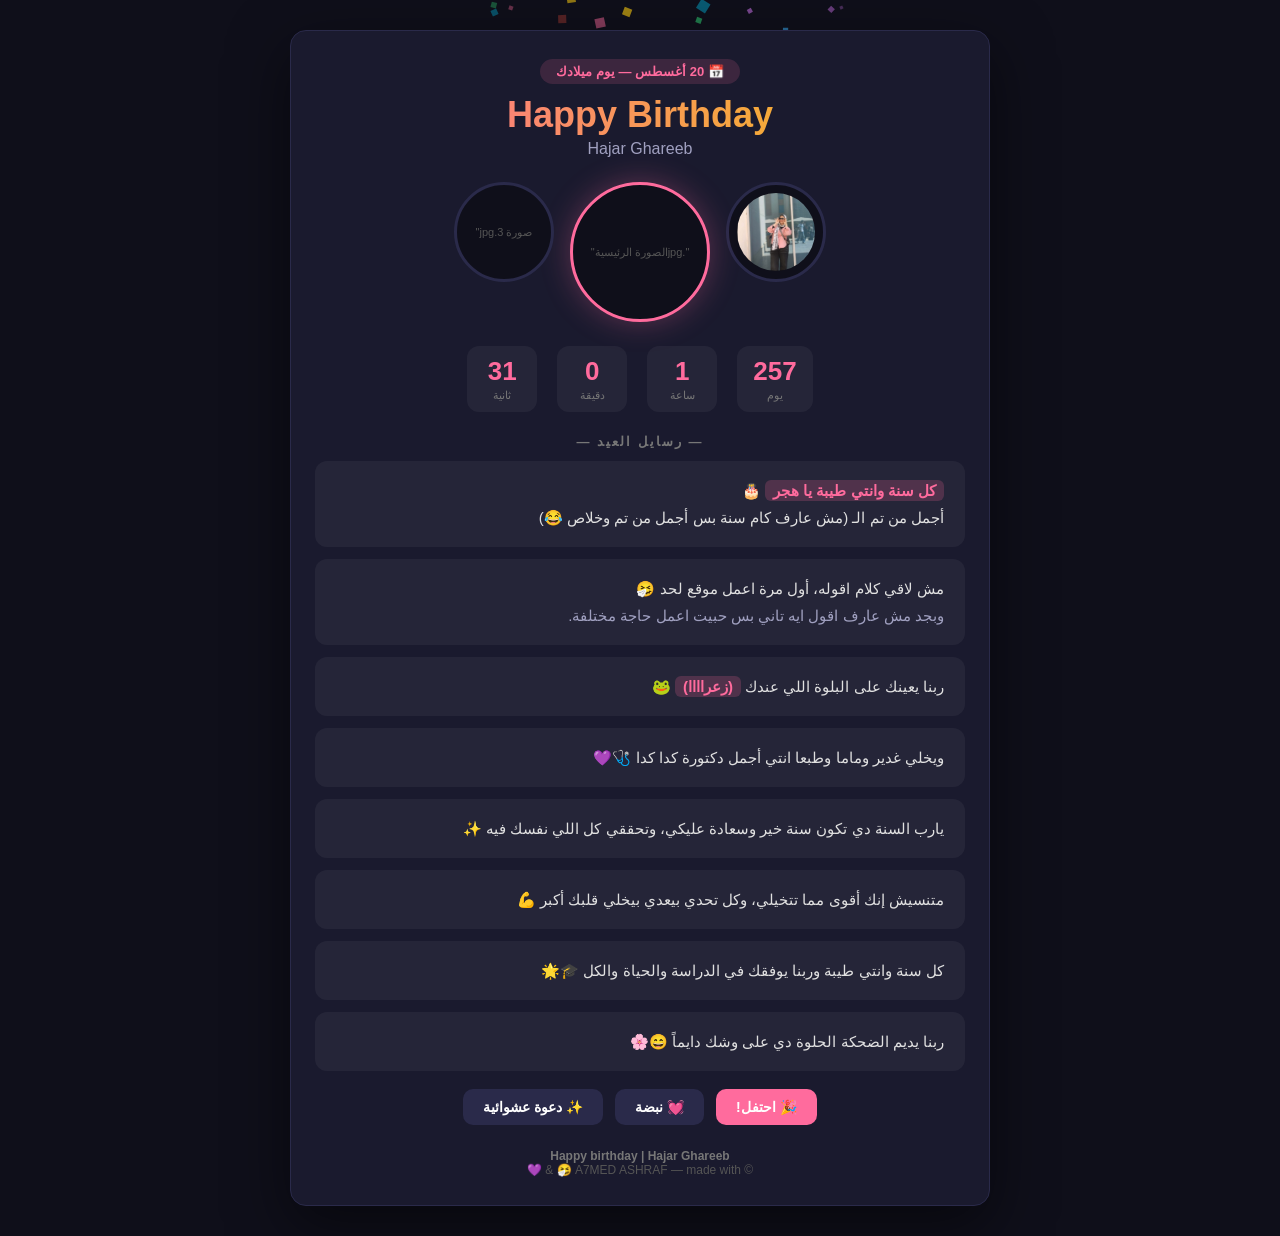
==== index.html @ 91982317 "Fix main photo HTML and update image file names Corrected HTML structure for main photo and added fi" ====
<!DOCTYPE html>
<html lang="ar" dir="rtl">
<head>
  <meta name="google-site-verification" content="KdLAVwi2Zl9eD_E0IGCaMNeAqkuf_I9ATvxHvm7HcOI" />
  <meta charset="UTF-8">
  <meta name="viewport" content="width=device-width, initial-scale=1.0">
  <title>Happy Birthday | Hajar Ghareeb</title>
  <link rel="stylesheet" href="style.css">
</head>
<body>
  <canvas id="confetti"></canvas>

  <div class="content">
    <div class="scene">
      <div class="card">
        <div class="header">
          <div class="date-badge">📅 20 أغسطس — يوم ميلادك</div>
          <div class="title">Happy Birthday</div>
          <div class="subtitle">Hajar Ghareeb</div>
        </div>

        <div class="photos">
          <div class="photo" id="ph1">
            <img src="photo2.jpg" alt="صورة 2">
          </div>
          <div class="photo main" id="ph0">".jpgالصورة الرئيسية"</div>
          <div class="photo" id="ph2">صورة 3.jpg"</div>
        </div>

        <div class="counter">
          <div class="counter-item"><div class="counter-num" id="days">--</div><div class="counter-label">يوم</div></div>
          <div class="counter-item"><div class="counter-num" id="hours">--</div><div class="counter-label">ساعة</div></div>
          <div class="counter-item"><div class="counter-num" id="mins">--</div><div class="counter-label">دقيقة</div></div>
          <div class="counter-item"><div class="counter-num" id="secs">--</div><div class="counter-label">ثانية</div></div>
        </div>

        <div class="section-title">— رسايل العيد —</div>

        <div class="msg"><span class="hl">كل سنة وانتي طيبة يا هجر</span> 🎂<br>أجمل من تم الـ (مش عارف كام سنة بس أجمل من تم وخلاص 😂)</div>
        <div class="msg">مش لاقي كلام اقوله، أول مرة اعمل موقع لحد 🤧<br><em>وبجد مش عارف اقول ايه تاني بس حبيت اعمل حاجة مختلفة.</em></div>
        <div class="msg">ربنا يعينك على البلوة اللي عندك <span class="hl">(زعراااا)</span> 🐸</div>
        <div class="msg">ويخلي غدير وماما وطبعا انتي أجمل دكتورة كدا كدا 🩺💜</div>
        <div class="msg">يارب السنة دي تكون سنة خير وسعادة عليكي، وتحققي كل اللي نفسك فيه ✨</div>
        <div class="msg">متنسيش إنك أقوى مما تتخيلي، وكل تحدي بيعدي بيخلي قلبك أكبر 💪</div>
        <div class="msg">كل سنة وانتي طيبة وربنا يوفقك في الدراسة والحياة والكل 🎓🌟</div>
        <div class="msg">ربنا يديم الضحكة الحلوة دي على وشك دايماً 😄🌸</div>

        <div class="actions">
          <button class="btn" onclick="burst()">🎉 احتفل!</button>
          <button class="btn secondary" onclick="togglePulse()">💓 نبضة</button>
          <button class="btn secondary" onclick="addWish()">✨ دعوة عشوائية</button>
        </div>

        <div class="footer">
          <strong>Happy birthday | Hajar Ghareeb</strong><br>
          © A7MED ASHRAF — made with 🤧 & 💜
        </div>
      </div>
    </div>
  </div>

  <script src="script.js"></script>
</body>
</html>
---- style.css ----
* { margin: 0; padding: 0; box-sizing: border-box; }

body {
  font-family: 'Segoe UI', Tahoma, Geneva, Verdana, sans-serif;
  background: #0f0f1a;
  color: #fff;
  min-height: 100vh;
  overflow-x: hidden;
}

.scene {
  perspective: 1400px;
  transform-style: preserve-3d;
  padding: 30px 16px;
}

.card {
  background: #1a1a2e;
  border: 1px solid #2a2a4a;
  border-radius: 16px;
  padding: 28px 24px;
  max-width: 700px;
  margin: 0 auto;
  transform-style: preserve-3d;
  animation: float 7s ease-in-out infinite;
  position: relative;
  box-shadow: 0 20px 60px rgba(0,0,0,0.5);
}

@keyframes float {
  0%, 100% { transform: translateY(0) rotateX(1.5deg) rotateY(-1deg); }
  50% { transform: translateY(-12px) rotateX(1.5deg) rotateY(1deg); }
}

.header { text-align: center; margin-bottom: 24px; }

.date-badge {
  display: inline-block;
  background: rgba(255,107,157,0.15);
  color: #ff6b9d;
  font-size: 13px;
  font-weight: 600;
  padding: 5px 16px;
  border-radius: 20px;
  margin-bottom: 10px;
}

.title {
  font-size: 36px;
  font-weight: 700;
  margin-bottom: 4px;
  background: linear-gradient(90deg, #ff6b9d, #f1c40f);
  -webkit-background-clip: text;
  -webkit-text-fill-color: transparent;
}

.subtitle { font-size: 16px; color: #a0a0c0; margin-bottom: 18px; }

.photos {
  display: flex;
  gap: 16px;
  justify-content: center;
  margin-bottom: 24px;
  flex-wrap: wrap;
}

.photo {
  width: 100px;
  height: 100px;
  border-radius: 50%;
  border: 3px solid #2a2a4a;
  object-fit: cover;
  background: #0f0f1a;
  display: flex;
  align-items: center;
  justify-content: center;
  color: #555;
  font-size: 11px;
  text-align: center;
  padding: 8px;
  transition: transform 0.3s ease;
  overflow: hidden;
}

.photo img {
  width: 100%;
  height: 100%;
  object-fit: cover;
  border-radius: 50%;
}

.photo:hover { transform: scale(1.1) translateZ(30px); }

.photo.main {
  width: 140px;
  height: 140px;
  border-color: #ff6b9d;
  box-shadow: 0 0 30px rgba(255,107,157,0.3);
}

.counter {
  display: flex;
  justify-content: center;
  gap: 20px;
  margin: 18px 0;
  flex-wrap: wrap;
}

.counter-item {
  text-align: center;
  background: rgba(255,255,255,0.05);
  padding: 10px 16px;
  border-radius: 12px;
  min-width: 70px;
}

.counter-num { font-size: 26px; font-weight: 700; color: #ff6b9d; }
.counter-label { font-size: 11px; color: #777; margin-top: 2px; }

.section-title {
  font-size: 13px;
  font-weight: 600;
  color: #777;
  text-align: center;
  margin: 22px 0 12px;
  letter-spacing: 2px;
  text-transform: uppercase;
}

.msg {
  background: rgba(255,255,255,0.05);
  border-radius: 12px;
  padding: 16px 18px;
  margin-bottom: 12px;
  font-size: 15px;
  line-height: 1.8;
  color: #e0e0e0;
  transition: transform 0.2s ease, background 0.2s;
  border-right: 3px solid transparent;
}

.msg:hover {
  transform: translateX(-6px);
  background: rgba(255,255,255,0.08);
  border-right-color: #ff6b9d;
}

.msg .hl {
  background: rgba(255,107,157,0.2);
  padding: 2px 8px;
  border-radius: 6px;
  font-weight: 600;
  color: #ff6b9d;
}

.msg em { color: #a0a0c0; font-style: normal; }

.quote {
  border-right: 3px solid #ff6b9d;
  padding-right: 14px;
  margin: 14px 0;
  font-style: italic;
  color: #a0a0c0;
  font-size: 15px;
  text-align: center;
}

.actions {
  display: flex;
  justify-content: center;
  gap: 12px;
  margin-top: 18px;
  flex-wrap: wrap;
}

.btn {
  display: inline-flex;
  align-items: center;
  gap: 6px;
  background: #ff6b9d;
  color: #fff;
  border: none;
  border-radius: 10px;
  padding: 10px 20px;
  font-size: 14px;
  font-weight: 600;
  cursor: pointer;
  transition: all 0.2s ease;
}

.btn:hover {
  transform: scale(1.05);
  box-shadow: 0 8px 25px rgba(255,107,157,0.4);
}

.btn.secondary { background: #2a2a4a; }

.footer {
  text-align: center;
  margin-top: 24px;
  font-size: 12px;
  color: #555;
}

.footer strong { color: #777; font-weight: 600; }

#confetti {
  position: fixed;
  top: 0;
  left: 0;
  width: 100%;
  height: 100%;
  pointer-events: none;
  z-index: 0;
}

.content { position: relative; z-index: 1; }

@keyframes pulseCard {
  0%,100% { transform:scale(1) rotateX(1.5deg) rotateY(-1deg); }
  50% { transform:scale(1.02) rotateX(1.5deg) rotateY(1deg); }
}

@keyframes fadeIn {
  from { opacity:0; transform:translateY(12px); }
  to { opacity:1; transform:translateY(0); }
}

.balloon {
  position: fixed;
  width: 22px;
  height: 28px;
  border-radius: 50% 50% 50% 50% / 60% 60% 40% 40%;
  opacity: 0.15;
  animation: rise 14s linear infinite;
  z-index: 0;
}

@keyframes rise {
  0% { transform:translateY(110vh) translateX(0); }
  100% { transform:translateY(-20vh) translateX(40px); }
}

@media (max-width: 600px) {
  .card { padding: 22px 15px; }
  .title { font-size: 30px; }
  .counter { gap: 8px; }
  .counter-item { min-width: 64px; padding: 9px 10px; }
  .photo.main { width: 120px; height: 120px; }
  .photo { width: 90px; height: 90px; }
}
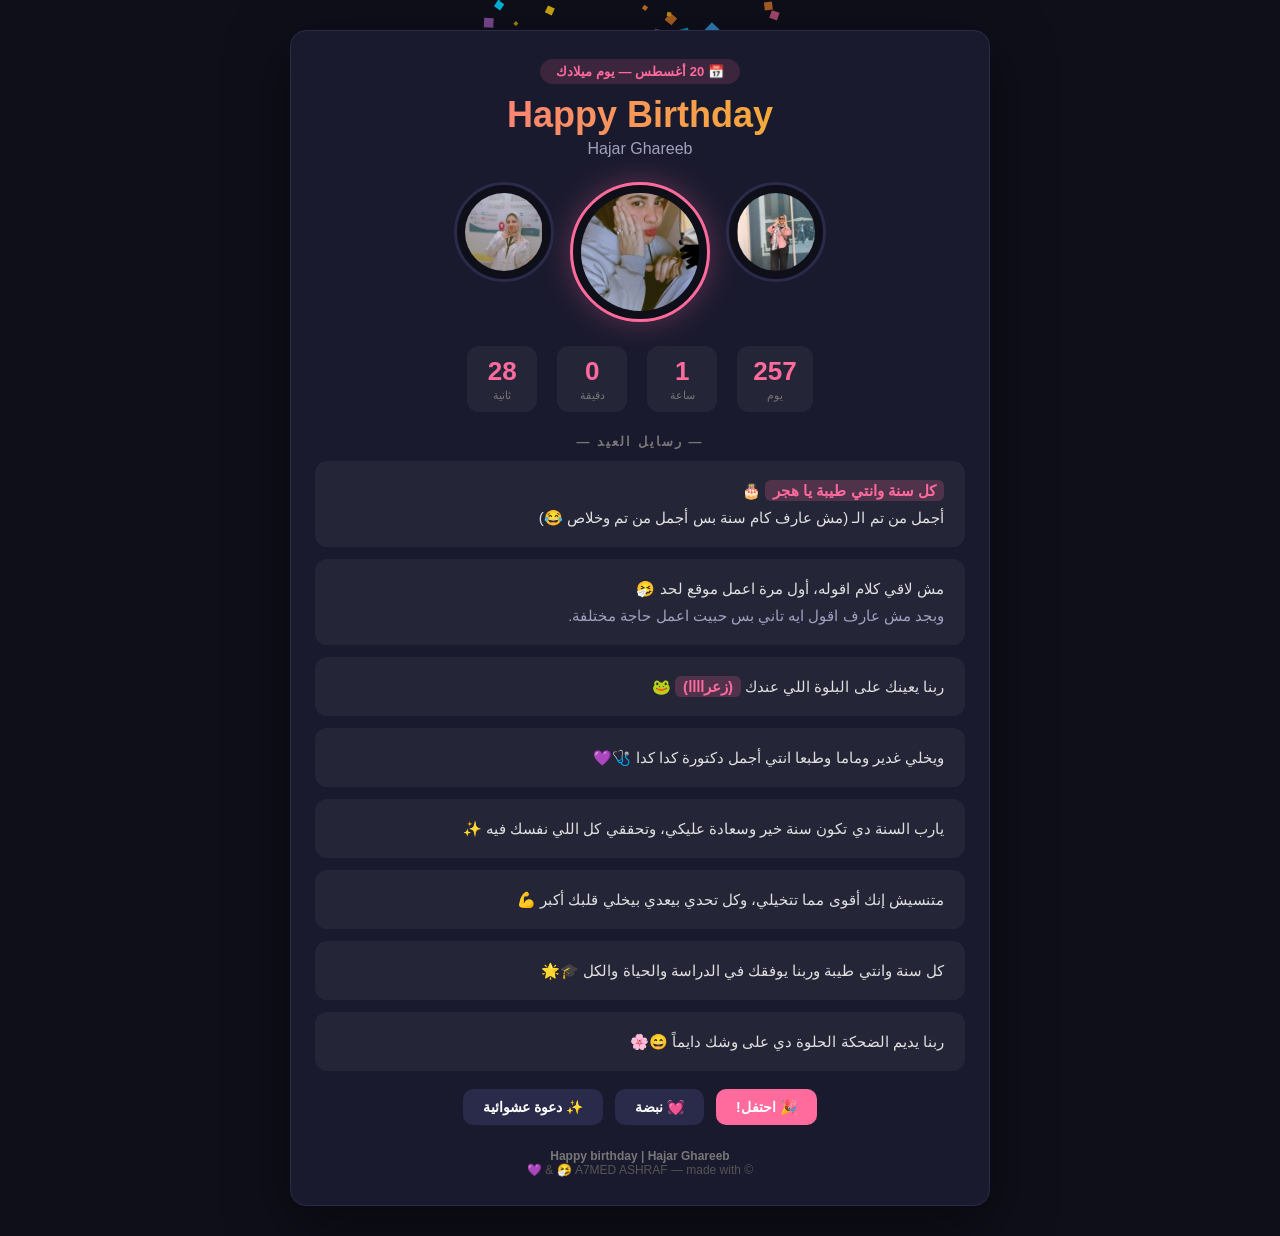
==== commit ba877d34: "Add files via upload" ====
--- a/index.html
+++ b/index.html
@@ -23,8 +23,12 @@
           <div class="photo" id="ph1">
             <img src="photo2.jpg" alt="صورة 2">
           </div>
-          <div class="photo main" id="ph0">".jpgالصورة الرئيسية"</div>
-          <div class="photo" id="ph2">صورة 3.jpg"</div>
+          <div class="photo main" id="ph0">
+            <img src="الصورة الرئيسية.jpg" alt="الصورة الرئيسية">
+          </div>
+          <div class="photo" id="ph2">
+            <img src="صورة 3.jpg" alt="صورة 3">
+          </div>
         </div>
 
         <div class="counter">
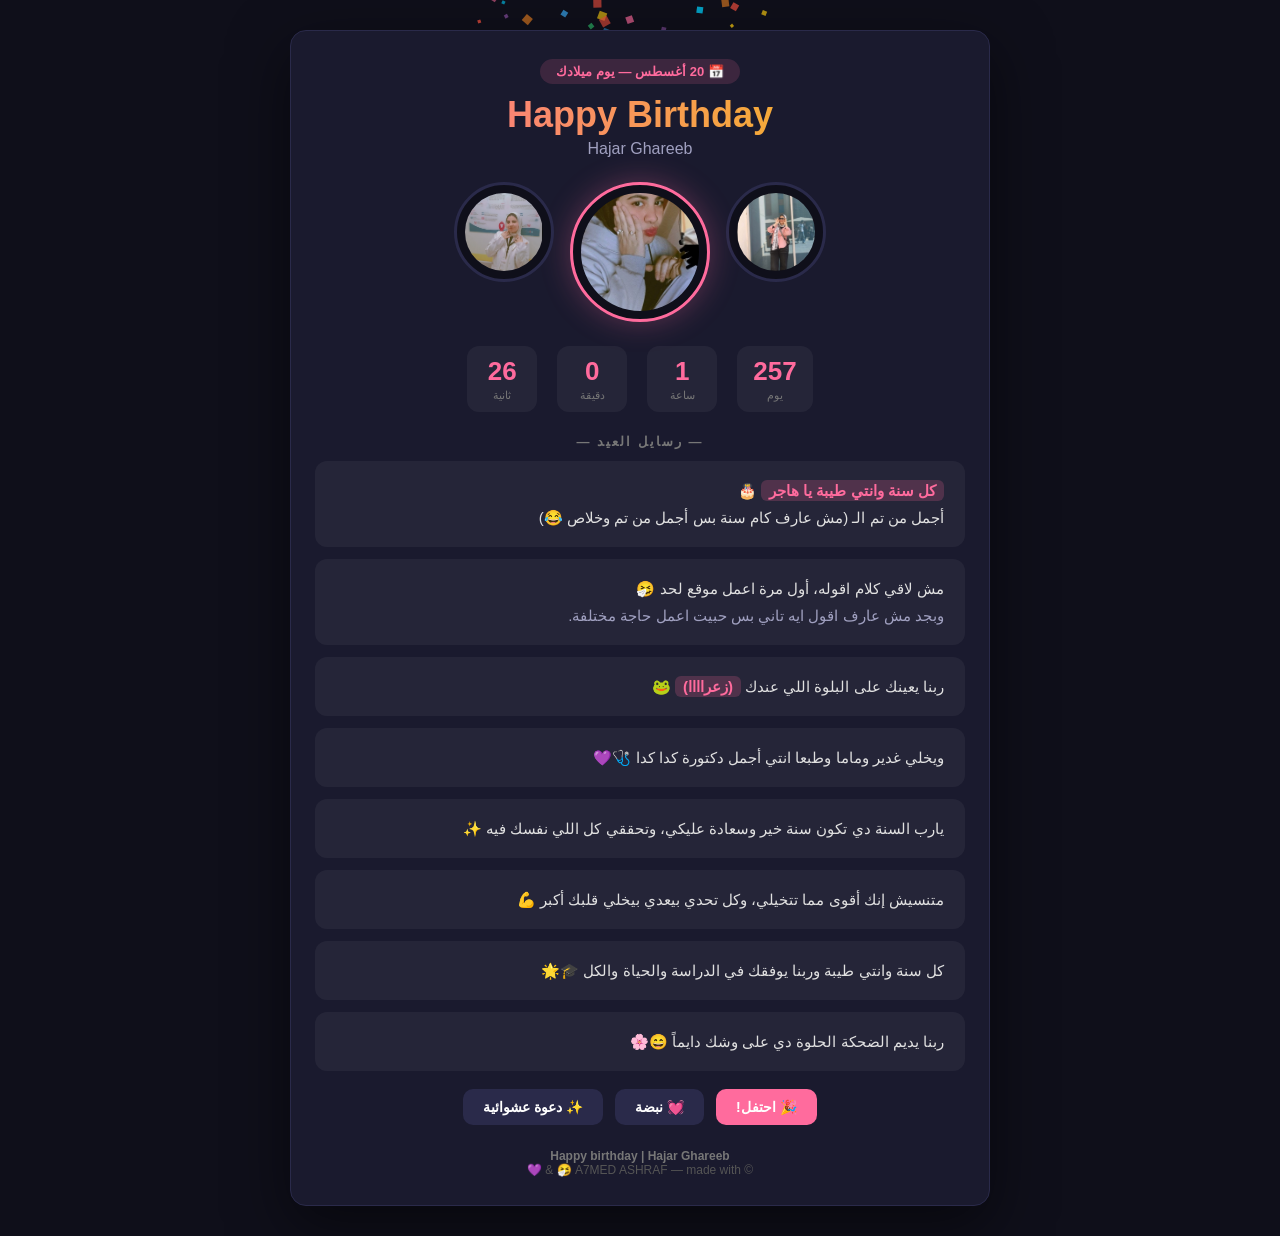
==== commit 90a0bc71: "Update index.html" ====
--- a/index.html
+++ b/index.html
@@ -40,7 +40,7 @@
 
         <div class="section-title">— رسايل العيد —</div>
 
-        <div class="msg"><span class="hl">كل سنة وانتي طيبة يا هجر</span> 🎂<br>أجمل من تم الـ (مش عارف كام سنة بس أجمل من تم وخلاص 😂)</div>
+        <div class="msg"><span class="hl">كل سنة وانتي طيبة يا هاجر</span> 🎂<br>أجمل من تم الـ (مش عارف كام سنة بس أجمل من تم وخلاص 😂)</div>
         <div class="msg">مش لاقي كلام اقوله، أول مرة اعمل موقع لحد 🤧<br><em>وبجد مش عارف اقول ايه تاني بس حبيت اعمل حاجة مختلفة.</em></div>
         <div class="msg">ربنا يعينك على البلوة اللي عندك <span class="hl">(زعراااا)</span> 🐸</div>
         <div class="msg">ويخلي غدير وماما وطبعا انتي أجمل دكتورة كدا كدا 🩺💜</div>
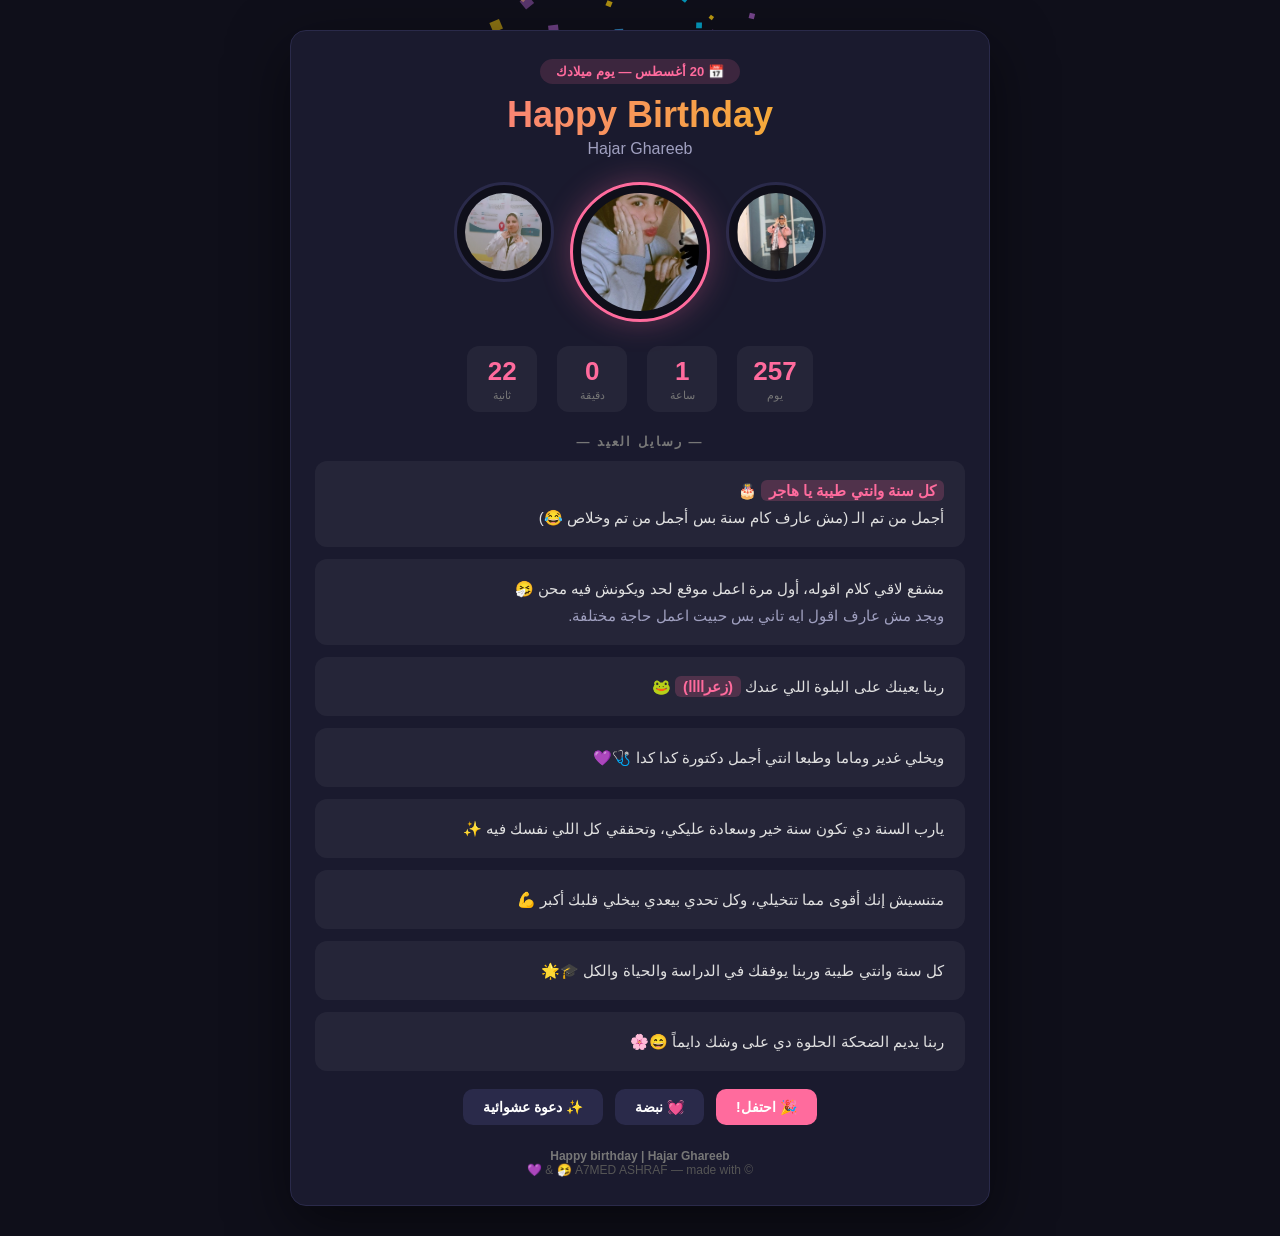
==== commit f1bda27d: "Update index.html" ====
--- a/index.html
+++ b/index.html
@@ -41,7 +41,7 @@
         <div class="section-title">— رسايل العيد —</div>
 
         <div class="msg"><span class="hl">كل سنة وانتي طيبة يا هاجر</span> 🎂<br>أجمل من تم الـ (مش عارف كام سنة بس أجمل من تم وخلاص 😂)</div>
-        <div class="msg">مش لاقي كلام اقوله، أول مرة اعمل موقع لحد 🤧<br><em>وبجد مش عارف اقول ايه تاني بس حبيت اعمل حاجة مختلفة.</em></div>
+        <div class="msg">مشقع لاقي كلام اقوله، أول مرة اعمل موقع لحد ويكونش فيه محن 🤧<br><em>وبجد مش عارف اقول ايه تاني بس حبيت اعمل حاجة مختلفة.</em></div>
         <div class="msg">ربنا يعينك على البلوة اللي عندك <span class="hl">(زعراااا)</span> 🐸</div>
         <div class="msg">ويخلي غدير وماما وطبعا انتي أجمل دكتورة كدا كدا 🩺💜</div>
         <div class="msg">يارب السنة دي تكون سنة خير وسعادة عليكي، وتحققي كل اللي نفسك فيه ✨</div>
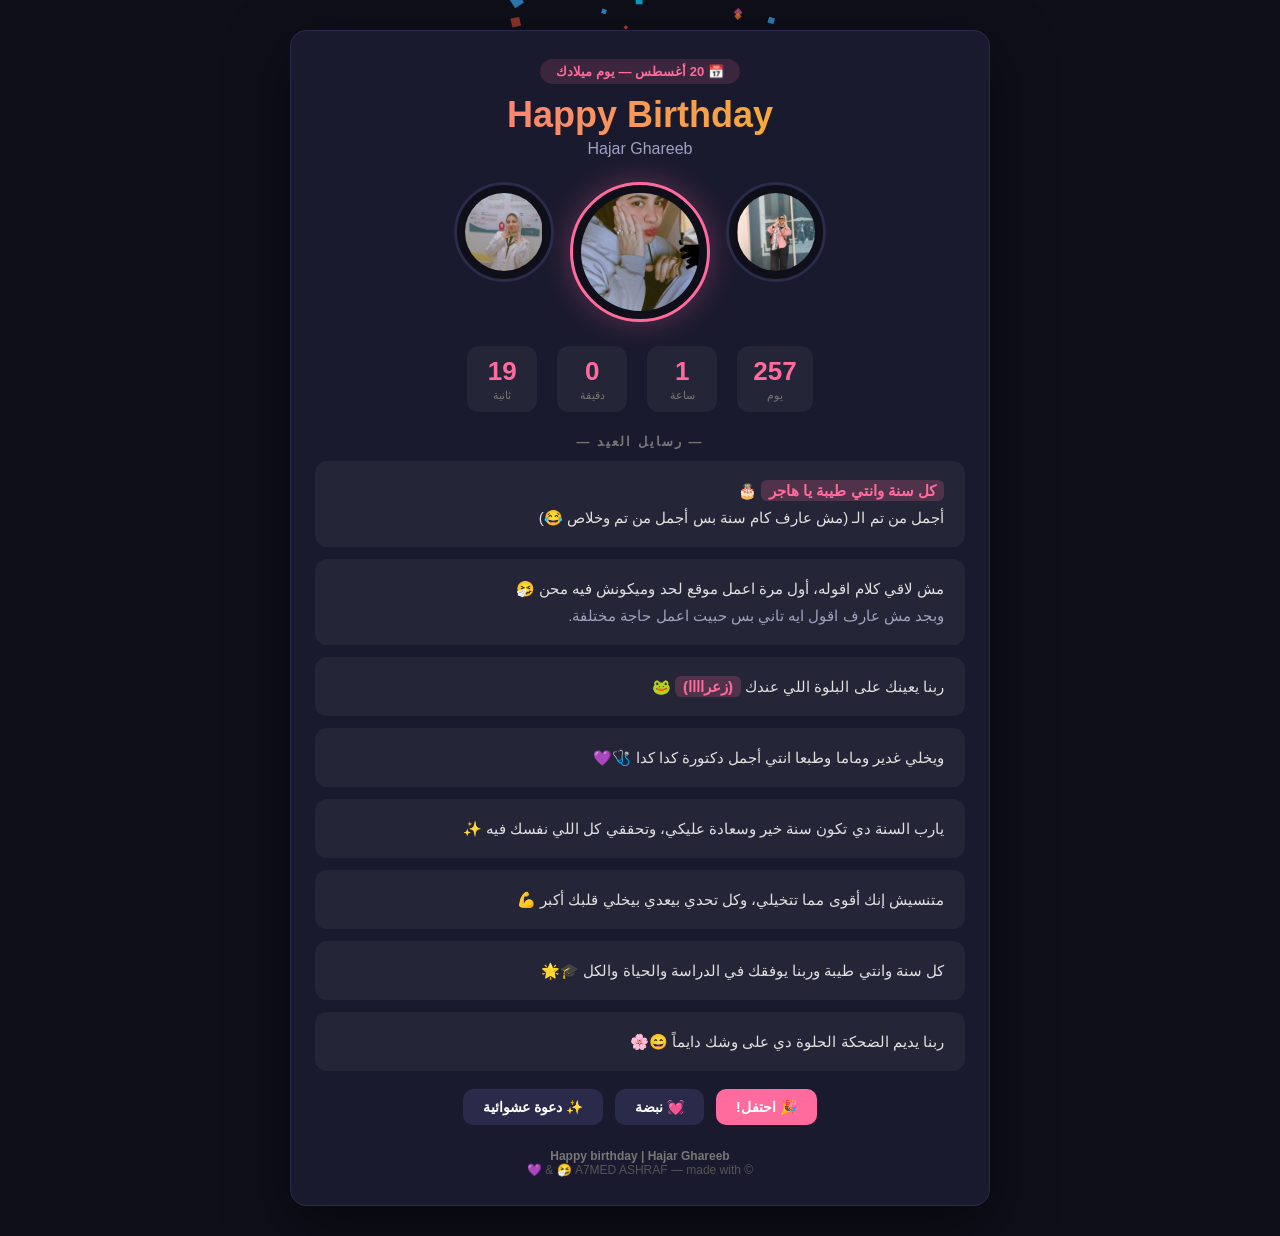
==== commit 2e3631bf: "Fix message text in index.html" ====
--- a/index.html
+++ b/index.html
@@ -41,7 +41,7 @@
         <div class="section-title">— رسايل العيد —</div>
 
         <div class="msg"><span class="hl">كل سنة وانتي طيبة يا هاجر</span> 🎂<br>أجمل من تم الـ (مش عارف كام سنة بس أجمل من تم وخلاص 😂)</div>
-        <div class="msg">مشقع لاقي كلام اقوله، أول مرة اعمل موقع لحد ويكونش فيه محن 🤧<br><em>وبجد مش عارف اقول ايه تاني بس حبيت اعمل حاجة مختلفة.</em></div>
+        <div class="msg">مش لاقي كلام اقوله، أول مرة اعمل موقع لحد وميكونش فيه محن 🤧<br><em>وبجد مش عارف اقول ايه تاني بس حبيت اعمل حاجة مختلفة.</em></div>
         <div class="msg">ربنا يعينك على البلوة اللي عندك <span class="hl">(زعراااا)</span> 🐸</div>
         <div class="msg">ويخلي غدير وماما وطبعا انتي أجمل دكتورة كدا كدا 🩺💜</div>
         <div class="msg">يارب السنة دي تكون سنة خير وسعادة عليكي، وتحققي كل اللي نفسك فيه ✨</div>
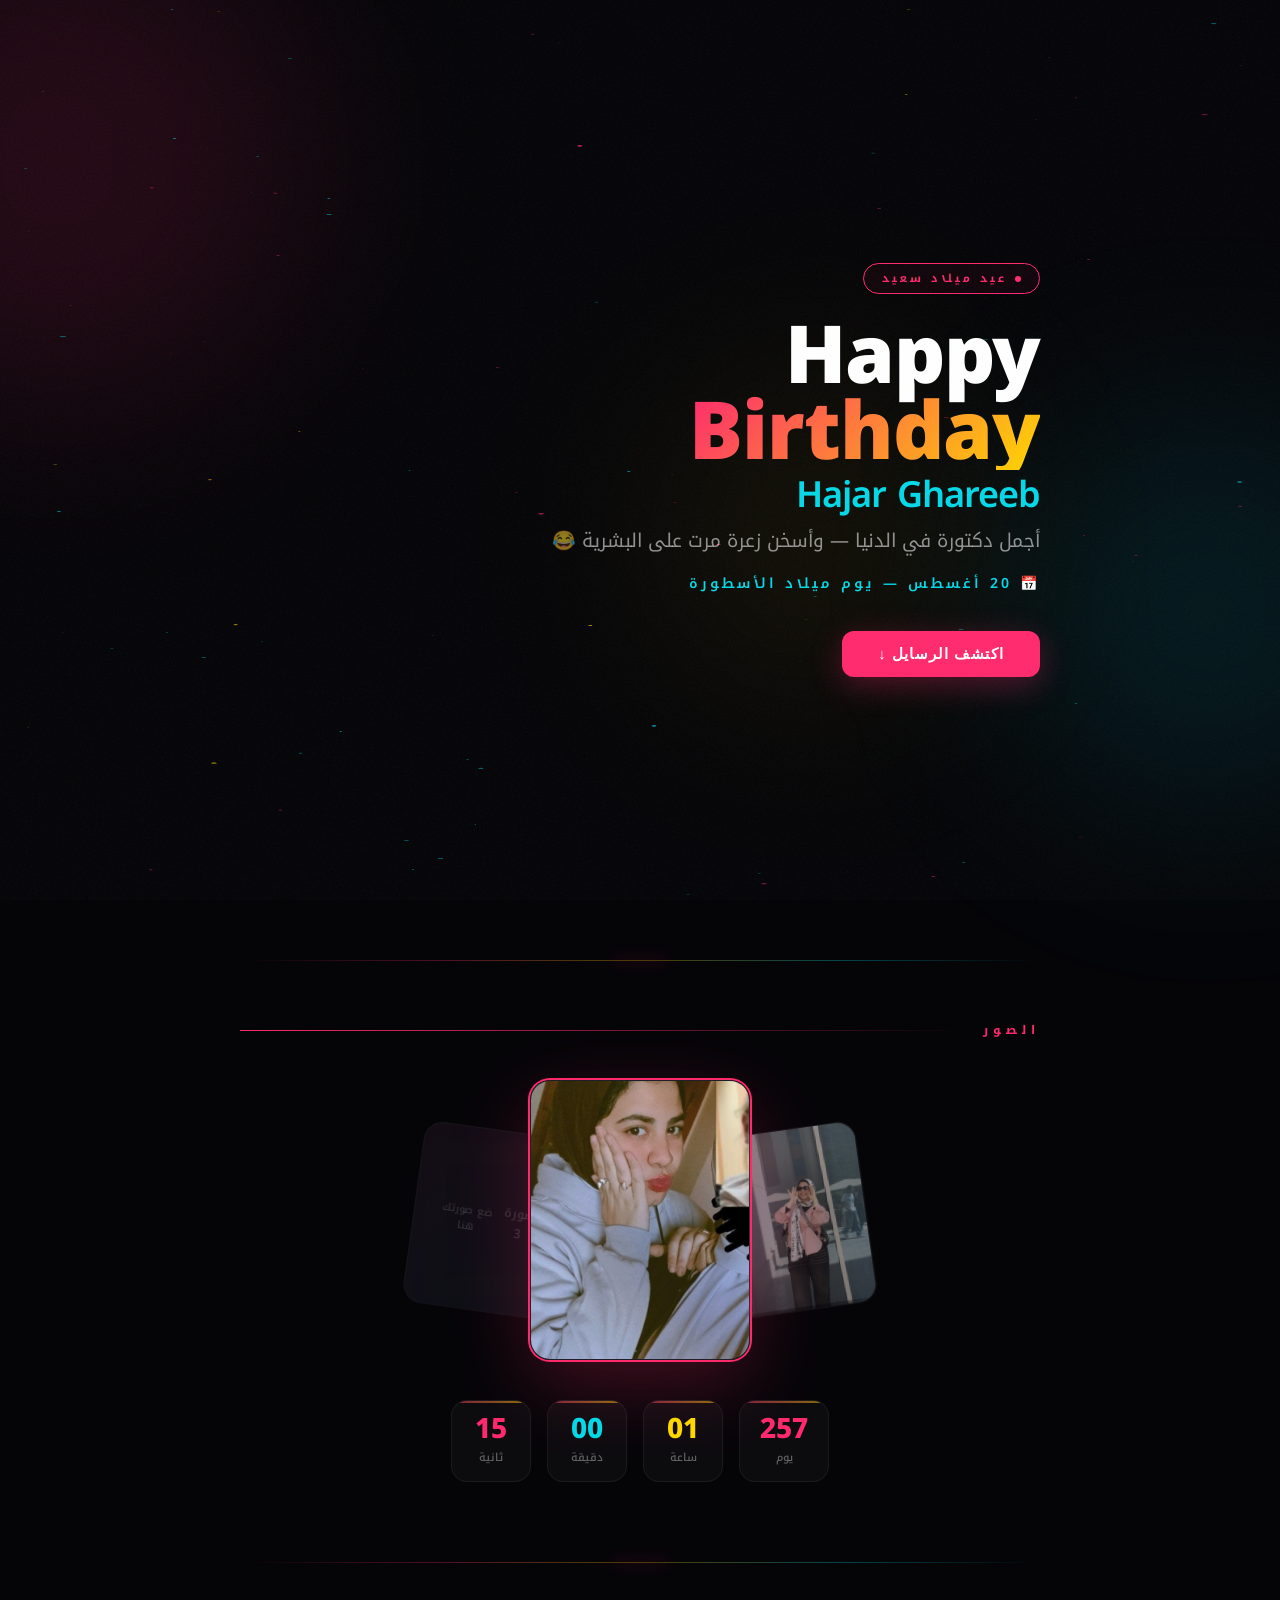
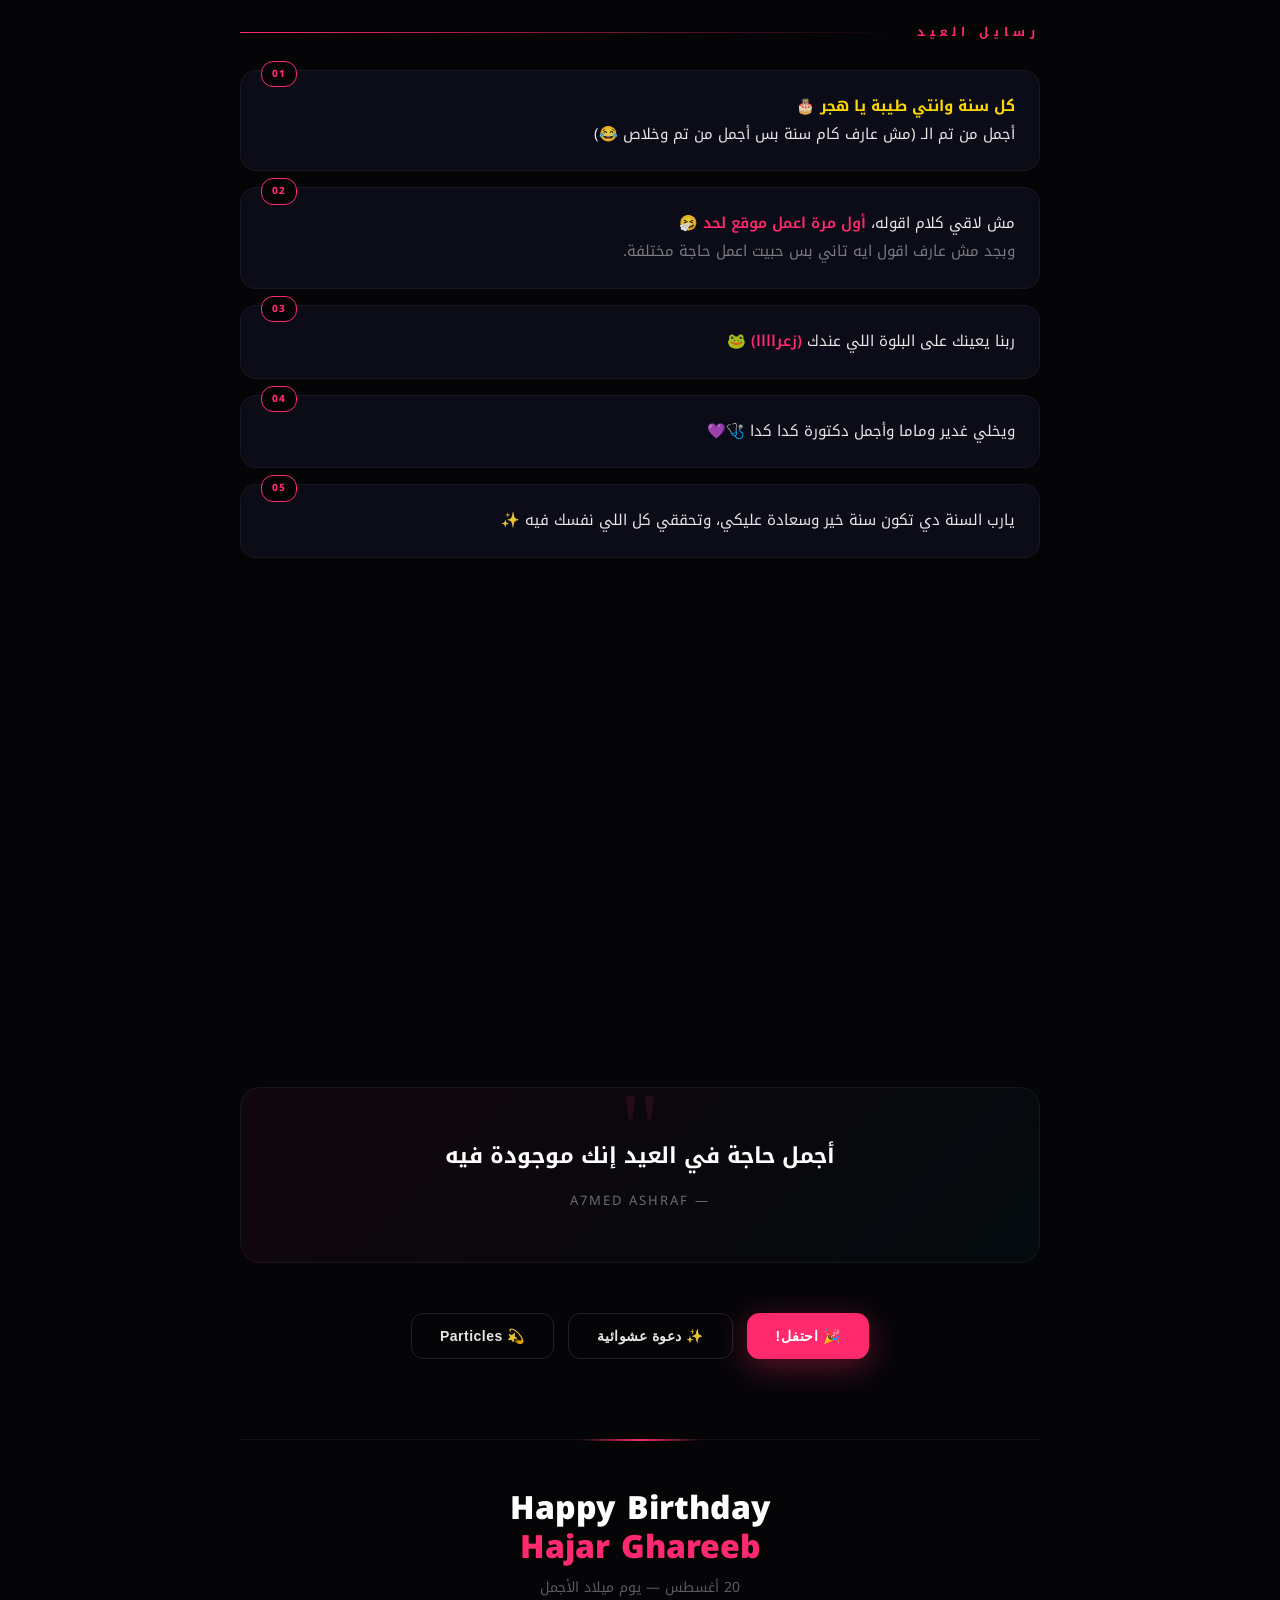
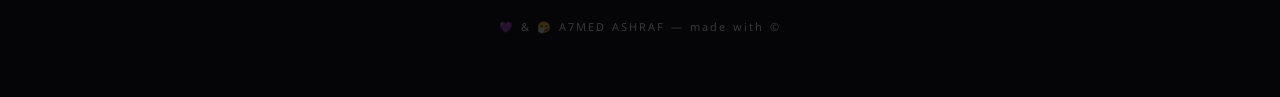
==== commit b53e3bff: "Add files via upload" ====
--- a/index.html
+++ b/index.html
@@ -1,68 +1,494 @@
 <!DOCTYPE html>
 <html lang="ar" dir="rtl">
 <head>
-  <meta name="google-site-verification" content="KdLAVwi2Zl9eD_E0IGCaMNeAqkuf_I9ATvxHvm7HcOI" />
-  <meta charset="UTF-8">
-  <meta name="viewport" content="width=device-width, initial-scale=1.0">
-  <title>Happy Birthday | Hajar Ghareeb</title>
-  <link rel="stylesheet" href="style.css">
+<meta charset="UTF-8">
+<meta name="viewport" content="width=device-width, initial-scale=1.0">
+<title>Happy Birthday | Hajar Ghareeb</title>
+<style>
+@import url('https://fonts.googleapis.com/css2?family=Noto+Kufi+Arabic:wght@400;500;600;700;800;900&display=swap');
+
+:root{
+  --hb-pink:#ff2a6d;
+  --hb-gold:#ffd700;
+  --hb-cyan:#05d9e8;
+  --hb-dark:#050508;
+  --hb-surface:rgba(255,255,255,0.03);
+  --hb-glass:rgba(15,15,30,0.75);
+  --font-ar:'Noto Kufi Arabic',sans-serif;
+}
+
+*{margin:0;padding:0;box-sizing:border-box;}
+html{scroll-behavior:smooth;}
+body{
+  font-family:var(--font-ar);
+  background:var(--hb-dark);
+  color:#fff;
+  min-height:100vh;
+  overflow-x:hidden;
+  line-height:1.6;
+}
+
+.noise{
+  position:fixed;top:0;left:0;width:100%;height:100%;
+  opacity:0.035;pointer-events:none;z-index:9999;
+  background-image:url("data:image/svg+xml,%3Csvg viewBox='0 0 512 512' xmlns='http://www.w3.org/2000/svg'%3E%3Cfilter id='n'%3E%3CfeTurbulence type='fractalNoise' baseFrequency='0.85' numOctaves='4' stitchTiles='stitch'/%3E%3C/filter%3E%3Crect width='100%25' height='100%25' filter='url(%23n)'/%3E%3C/svg%3E");
+}
+
+.mesh-orb{
+  position:fixed;border-radius:50%;filter:blur(100px);pointer-events:none;z-index:0;
+}
+.orb-1{width:500px;height:500px;background:rgba(255,42,109,0.12);top:-10%;left:-15%;animation:orbFloat1 18s ease-in-out infinite;}
+.orb-2{width:400px;height:400px;background:rgba(5,217,232,0.1);bottom:10%;right:-10%;animation:orbFloat2 22s ease-in-out infinite;}
+.orb-3{width:350px;height:350px;background:rgba(255,215,0,0.06);top:40%;left:50%;animation:orbFloat3 25s ease-in-out infinite;}
+@keyframes orbFloat1{0%,100%{transform:translate(0,0) scale(1);}33%{transform:translate(80px,60px) scale(1.15);}66%{transform:translate(-40px,100px) scale(0.9);}}
+@keyframes orbFloat2{0%,100%{transform:translate(0,0) scale(1);}33%{transform:translate(-60px,-80px) scale(1.1);}66%{transform:translate(50px,-40px) scale(1.2);}}
+@keyframes orbFloat3{0%,100%{transform:translate(-50%,0) scale(1);}50%{transform:translate(-50%,-60px) scale(1.3);}}
+
+.cursor-glow{
+  position:fixed;width:250px;height:250px;border-radius:50%;
+  background:radial-gradient(circle,rgba(255,42,109,0.12),transparent 70%);
+  pointer-events:none;z-index:1;transform:translate(-50%,-50%);
+  transition:opacity 0.4s ease;opacity:0;
+}
+
+#particles-canvas{position:fixed;top:0;left:0;width:100%;height:100%;z-index:1;pointer-events:none;}
+
+.content{position:relative;z-index:2;max-width:840px;margin:0 auto;padding:0 20px;}
+
+.hero{min-height:100vh;display:flex;flex-direction:column;justify-content:center;align-items:flex-start;position:relative;padding-top:40px;}
+.hero-badge{
+  display:inline-flex;align-items:center;gap:8px;
+  border:1px solid var(--hb-pink);color:var(--hb-pink);
+  font-size:11px;font-weight:700;padding:6px 18px;border-radius:30px;
+  margin-bottom:24px;letter-spacing:3px;text-transform:uppercase;
+  animation:fadeUp 1s cubic-bezier(0.22,1,0.36,1) both;
+  background:rgba(255,42,109,0.05);
+}
+.hero-badge::before{content:'';width:6px;height:6px;background:var(--hb-pink);border-radius:50%;animation:pulse 2s infinite;}
+@keyframes pulse{0%,100%{opacity:1;transform:scale(1);}50%{opacity:0.4;transform:scale(0.6);}}
+
+.hero-title{
+  font-size:clamp(40px,10vw,80px);font-weight:900;line-height:0.95;
+  margin-bottom:12px;position:relative;letter-spacing:-1px;
+  animation:fadeUp 1s 0.15s cubic-bezier(0.22,1,0.36,1) both;
+}
+.hero-title .line1{color:#fff;display:block;}
+.hero-title .line2{
+  background:linear-gradient(135deg,var(--hb-pink),var(--hb-gold));
+  -webkit-background-clip:text;-webkit-text-fill-color:transparent;
+  display:block;
+}
+.hero-title .line3{
+  font-size:clamp(20px,5vw,36px);font-weight:600;color:var(--hb-cyan);
+  margin-top:8px;display:block;
+}
+
+.hero-sub{
+  font-size:clamp(15px,3vw,19px);color:rgba(255,255,255,0.55);
+  margin-bottom:16px;max-width:520px;line-height:1.7;font-weight:400;
+  animation:fadeUp 1s 0.3s cubic-bezier(0.22,1,0.36,1) both;
+}
+.hero-date{
+  font-size:14px;color:var(--hb-cyan);font-weight:600;
+  letter-spacing:3px;margin-bottom:36px;
+  animation:fadeUp 1s 0.4s cubic-bezier(0.22,1,0.36,1) both;
+}
+
+.hero-cta{
+  position:relative;background:var(--hb-pink);color:#fff;border:none;
+  border-radius:12px;padding:14px 36px;font-size:15px;font-weight:700;
+  cursor:pointer;overflow:hidden;letter-spacing:1px;
+  animation:fadeUp 1s 0.55s cubic-bezier(0.22,1,0.36,1) both;
+  transition:transform 0.3s cubic-bezier(0.34,1.56,0.64,1),box-shadow 0.3s;
+  box-shadow:0 8px 32px rgba(255,42,109,0.3);
+}
+.hero-cta:hover{transform:translateY(-3px) scale(1.03);box-shadow:0 16px 48px rgba(255,42,109,0.45);}
+.hero-cta::after{
+  content:'';position:absolute;top:0;left:-100%;width:100%;height:100%;
+  background:linear-gradient(90deg,transparent,rgba(255,255,255,0.35),transparent);
+  animation:shine 3.5s infinite;
+}
+@keyframes shine{0%{left:-100%;}40%,100%{left:100%;}}
+
+@keyframes fadeUp{from{opacity:0;transform:translateY(40px);}to{opacity:1;transform:translateY(0);}}
+
+.glow-line{
+  height:1px;width:100%;
+  background:linear-gradient(90deg,transparent,var(--hb-pink),var(--hb-gold),var(--hb-cyan),transparent);
+  margin:60px 0;opacity:0.3;position:relative;
+}
+.glow-line::after{
+  content:'';position:absolute;top:-2px;left:50%;transform:translateX(-50%);
+  width:60px;height:5px;background:var(--hb-pink);filter:blur(8px);opacity:0.6;
+}
+
+.section{position:relative;margin-bottom:80px;}
+.section-label{
+  font-size:12px;font-weight:700;color:var(--hb-pink);
+  letter-spacing:5px;text-transform:uppercase;margin-bottom:28px;
+  display:flex;align-items:center;gap:14px;
+}
+.section-label::after{
+  content:'';flex:1;height:1px;
+  background:linear-gradient(90deg,var(--hb-pink),transparent);
+}
+
+.photos-row{
+  display:flex;gap:0;justify-content:center;align-items:center;
+  margin:40px 0;position:relative;perspective:1000px;
+}
+.photo-frame{
+  position:relative;border-radius:20px;overflow:hidden;
+  background:var(--hb-glass);border:1px solid rgba(255,255,255,0.08);
+  backdrop-filter:blur(20px);transition:all 0.5s cubic-bezier(0.34,1.56,0.64,1);
+  transform-style:preserve-3d;
+}
+.photo-frame:hover{transform:translateY(-12px) rotateX(8deg) rotateY(-8deg) scale(1.04);}
+.photo-frame.main{
+  width:220px;height:280px;z-index:3;margin:0 -24px;
+  box-shadow:0 25px 80px rgba(255,42,109,0.25),0 0 0 2px var(--hb-pink);
+}
+.photo-frame.side{
+  width:150px;height:190px;z-index:2;opacity:0.6;
+  transform:translateZ(-40px);filter:grayscale(0.3);
+}
+.photo-frame.side:hover{opacity:1;filter:grayscale(0);}
+.photo-frame.side-left{transform:rotate(-8deg) translateZ(-40px);}
+.photo-frame.side-right{transform:rotate(8deg) translateZ(-40px);}
+.photo-inner{width:100%;height:100%;display:flex;align-items:center;justify-content:center;overflow:hidden;}
+.photo-inner img{width:100%;height:100%;object-fit:cover;transition:transform 0.5s;}
+.photo-frame:hover .photo-inner img{transform:scale(1.1);}
+.photo-placeholder{
+  width:100%;height:100%;display:flex;align-items:center;justify-content:center;
+  background:linear-gradient(135deg,rgba(255,42,109,0.08),rgba(5,217,232,0.05));
+  color:rgba(255,255,255,0.25);font-size:13px;font-weight:500;text-align:center;padding:20px;
+}
+
+.counter-row{display:flex;gap:16px;justify-content:center;margin-top:28px;flex-wrap:wrap;}
+.counter-box{
+  text-align:center;background:rgba(255,255,255,0.03);
+  border:1px solid rgba(255,255,255,0.06);padding:14px 20px;
+  border-radius:16px;min-width:80px;position:relative;overflow:hidden;
+  transition:transform 0.3s,box-shadow 0.3s;
+}
+.counter-box:hover{transform:translateY(-4px);box-shadow:0 8px 24px rgba(255,42,109,0.1);}
+.counter-box::before{
+  content:'';position:absolute;top:0;left:0;width:100%;height:2px;
+  background:linear-gradient(90deg,var(--hb-pink),var(--hb-gold));
+  opacity:0.5;
+}
+.counter-num{font-size:28px;font-weight:800;line-height:1;}
+.counter-box:nth-child(1) .counter-num{color:var(--hb-pink);}
+.counter-box:nth-child(2) .counter-num{color:var(--hb-gold);}
+.counter-box:nth-child(3) .counter-num{color:var(--hb-cyan);}
+.counter-box:nth-child(4) .counter-num{color:var(--hb-pink);}
+.counter-label{font-size:11px;color:rgba(255,255,255,0.35);margin-top:6px;font-weight:500;}
+
+.msg-list{display:flex;flex-direction:column;gap:16px;}
+.msg-card{
+  position:relative;background:var(--hb-glass);
+  border:1px solid rgba(255,255,255,0.05);border-radius:16px;
+  padding:22px 24px;font-size:15px;line-height:1.85;color:rgba(255,255,255,0.9);
+  backdrop-filter:blur(16px);transform:translateX(-30px);opacity:0;
+  transition:all 0.6s cubic-bezier(0.22,1,0.36,1);
+}
+.msg-card.visible{transform:translateX(0);opacity:1;}
+.msg-card:hover{
+  border-color:rgba(255,42,109,0.25);
+  box-shadow:0 12px 40px rgba(255,42,109,0.08),inset 0 1px 0 rgba(255,255,255,0.03);
+  transform:translateX(10px) scale(1.01);
+}
+.msg-num{
+  position:absolute;top:-10px;left:20px;
+  background:var(--hb-dark);border:1px solid var(--hb-pink);
+  color:var(--hb-pink);font-size:10px;font-weight:800;
+  padding:3px 10px;border-radius:12px;letter-spacing:1px;
+}
+.msg-card .hl{color:var(--hb-gold);font-weight:700;}
+.msg-card .pink{color:var(--hb-pink);font-weight:600;}
+.msg-card em{color:rgba(255,255,255,0.45);font-style:normal;}
+
+.quote-block{
+  position:relative;padding:50px 30px;margin:50px 0;text-align:center;
+  background:linear-gradient(135deg,rgba(255,42,109,0.05),rgba(5,217,232,0.03));
+  border-radius:20px;border:1px solid rgba(255,255,255,0.05);
+}
+.quote-block::before{
+  content:'"';position:absolute;top:-10px;left:50%;transform:translateX(-50%);
+  font-size:100px;color:var(--hb-pink);opacity:0.1;line-height:1;font-family:serif;
+}
+.quote-text{font-size:22px;font-weight:700;color:#fff;line-height:1.7;position:relative;}
+.quote-author{font-size:13px;color:rgba(255,255,255,0.4);margin-top:16px;letter-spacing:2px;}
+
+.actions-row{display:flex;gap:14px;justify-content:center;margin:40px 0;flex-wrap:wrap;}
+.btn-fancy{
+  position:relative;background:transparent;border:1px solid rgba(255,255,255,0.12);
+  color:rgba(255,255,255,0.9);padding:14px 28px;border-radius:12px;
+  font-size:14px;font-weight:700;cursor:pointer;overflow:hidden;
+  transition:all 0.35s cubic-bezier(0.22,1,0.36,1);letter-spacing:0.5px;
+}
+.btn-fancy::before{
+  content:'';position:absolute;top:0;left:0;width:100%;height:100%;
+  background:linear-gradient(135deg,rgba(255,42,109,0.2),rgba(5,217,232,0.15));
+  opacity:0;transition:opacity 0.35s;z-index:-1;
+}
+.btn-fancy:hover{border-color:var(--hb-pink);color:var(--hb-pink);transform:translateY(-3px);}
+.btn-fancy:hover::before{opacity:1;}
+.btn-fancy.primary{
+  background:var(--hb-pink);border-color:var(--hb-pink);color:#fff;
+  box-shadow:0 8px 32px rgba(255,42,109,0.35);
+}
+.btn-fancy.primary:hover{background:transparent;color:var(--hb-pink);box-shadow:0 12px 40px rgba(255,42,109,0.2);}
+
+.footer-final{
+  text-align:center;padding:50px 20px 60px;
+  border-top:1px solid rgba(255,255,255,0.06);margin-top:80px;
+  position:relative;
+}
+.footer-final::before{
+  content:'';position:absolute;top:-1px;left:50%;transform:translateX(-50%);
+  width:120px;height:2px;background:linear-gradient(90deg,transparent,var(--hb-pink),transparent);
+}
+.footer-big{font-size:32px;font-weight:900;color:#fff;margin-bottom:10px;line-height:1.2;}
+.footer-big span{color:var(--hb-pink);}
+.footer-small{font-size:14px;color:rgba(255,255,255,0.35);margin-bottom:6px;}
+.footer-copy{margin-top:20px;font-size:11px;color:rgba(255,255,255,0.2);letter-spacing:2px;}
+
+::-webkit-scrollbar{width:6px;}
+::-webkit-scrollbar-track{background:var(--hb-dark);}
+::-webkit-scrollbar-thumb{background:var(--hb-pink);border-radius:3px;}
+
+@media(max-width:600px){
+  .photo-frame.main{width:160px;height:200px;}
+  .photo-frame.side{width:100px;height:130px;}
+  .counter-box{min-width:65px;padding:10px 12px;}
+  .counter-num{font-size:22px;}
+  .hero-title{letter-spacing:0;}
+}
+</style>
 </head>
 <body>
-  <canvas id="confetti"></canvas>
-
-  <div class="content">
-    <div class="scene">
-      <div class="card">
-        <div class="header">
-          <div class="date-badge">📅 20 أغسطس — يوم ميلادك</div>
-          <div class="title">Happy Birthday</div>
-          <div class="subtitle">Hajar Ghareeb</div>
+<div class="noise"></div>
+<div class="mesh-orb orb-1"></div>
+<div class="mesh-orb orb-2"></div>
+<div class="mesh-orb orb-3"></div>
+<div class="cursor-glow" id="cursorGlow"></div>
+<canvas id="particles-canvas"></canvas>
+
+<div class="content">
+  <section class="hero">
+    <div class="hero-badge">عيد ميلاد سعيد</div>
+    <h1 class="hero-title">
+      <span class="line1">Happy</span>
+      <span class="line2">Birthday</span>
+      <span class="line3">Hajar Ghareeb</span>
+    </h1>
+    <p class="hero-sub">أجمل دكتورة في الدنيا — وأسخن زعرة مرت على البشرية 😂</p>
+    <div class="hero-date">📅 20 أغسطس — يوم ميلاد الأسطورة</div>
+    <button class="hero-cta" onclick="document.getElementById('msgs').scrollIntoView({behavior:'smooth'})">اكتشف الرسايل ↓</button>
+  </section>
+
+  <div class="glow-line"></div>
+
+  <section class="section">
+    <div class="section-label">الصور</div>
+    <div class="photos-row">
+      <div class="photo-frame side side-left">
+        <div class="photo-inner">
+          <img src="[data-uri]" alt="Hajar - Glass Building">
         </div>
-
-        <div class="photos">
-          <div class="photo" id="ph1">
-            <img src="photo2.jpg" alt="صورة 2">
-          </div>
-          <div class="photo main" id="ph0">
-            <img src="الصورة الرئيسية.jpg" alt="الصورة الرئيسية">
-          </div>
-          <div class="photo" id="ph2">
-            <img src="صورة 3.jpg" alt="صورة 3">
-          </div>
+      </div>
+      <div class="photo-frame main">
+        <div class="photo-inner">
+          <img src="[data-uri]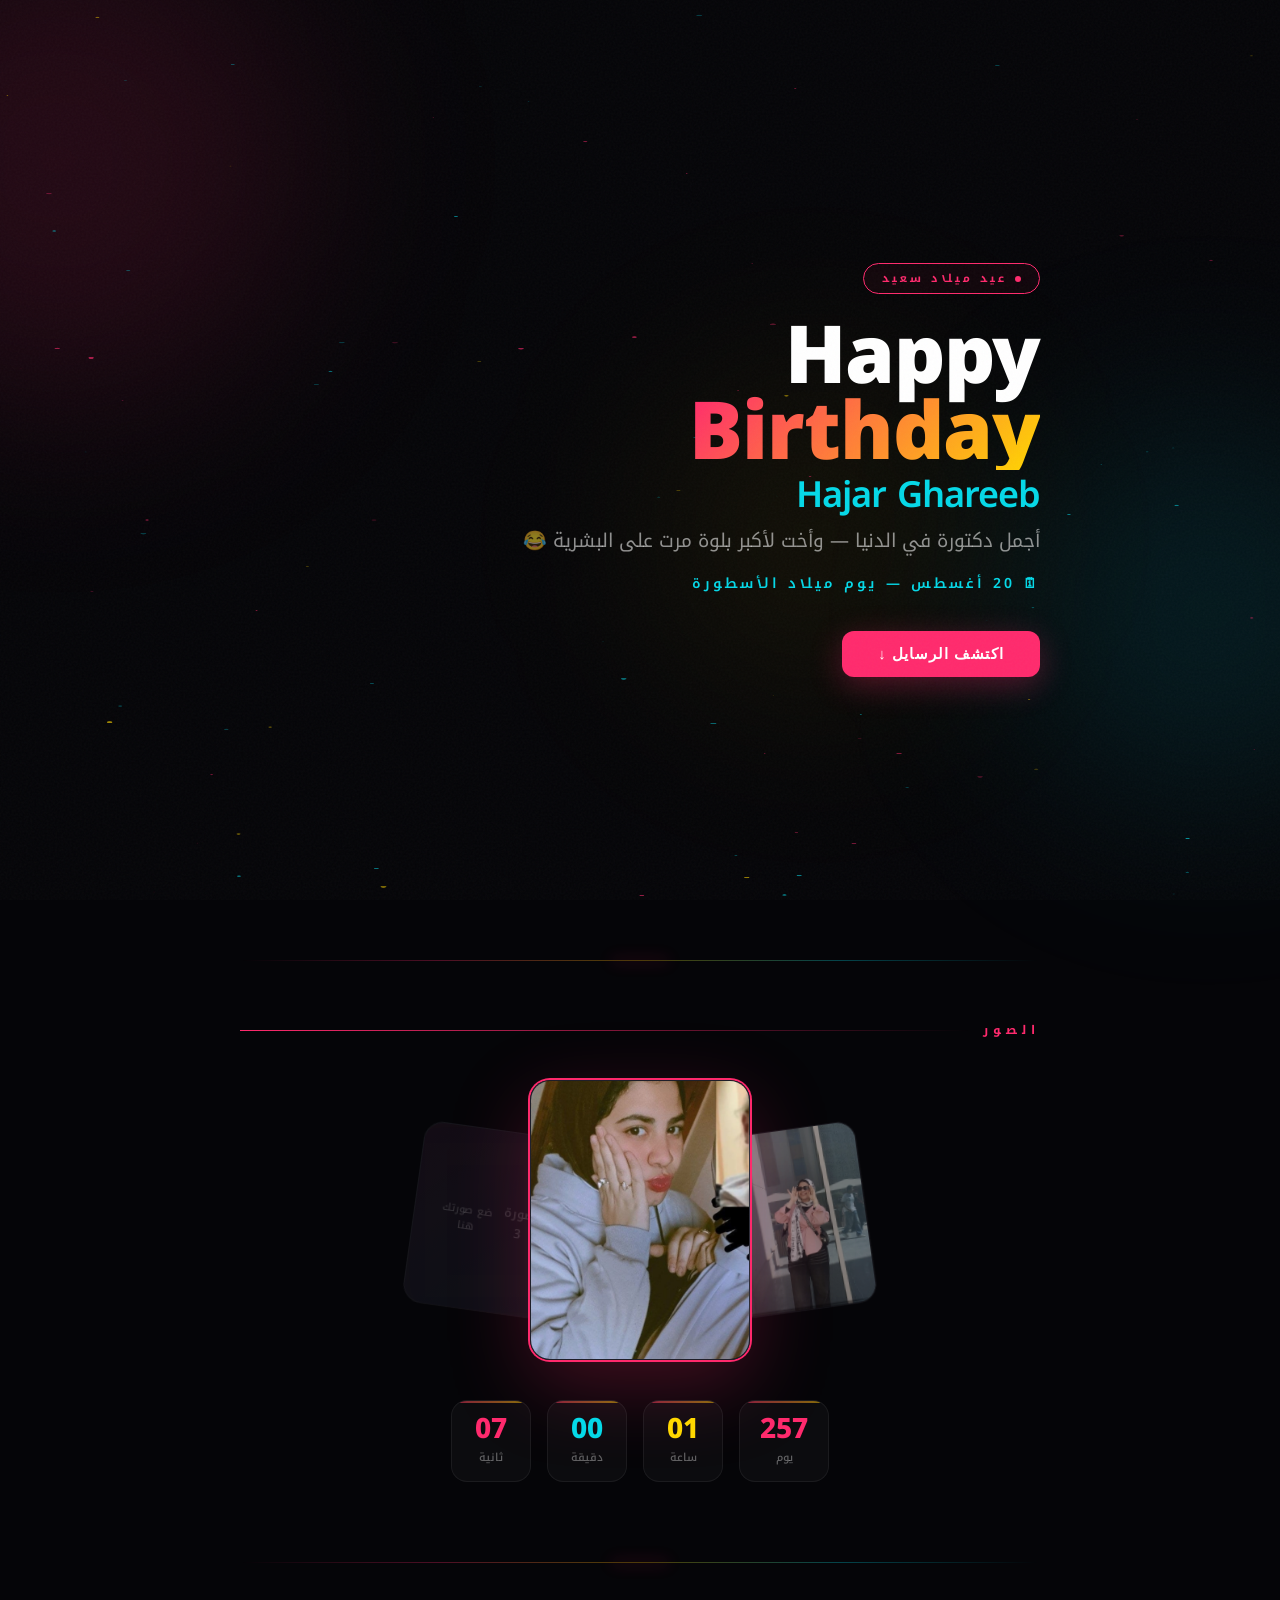
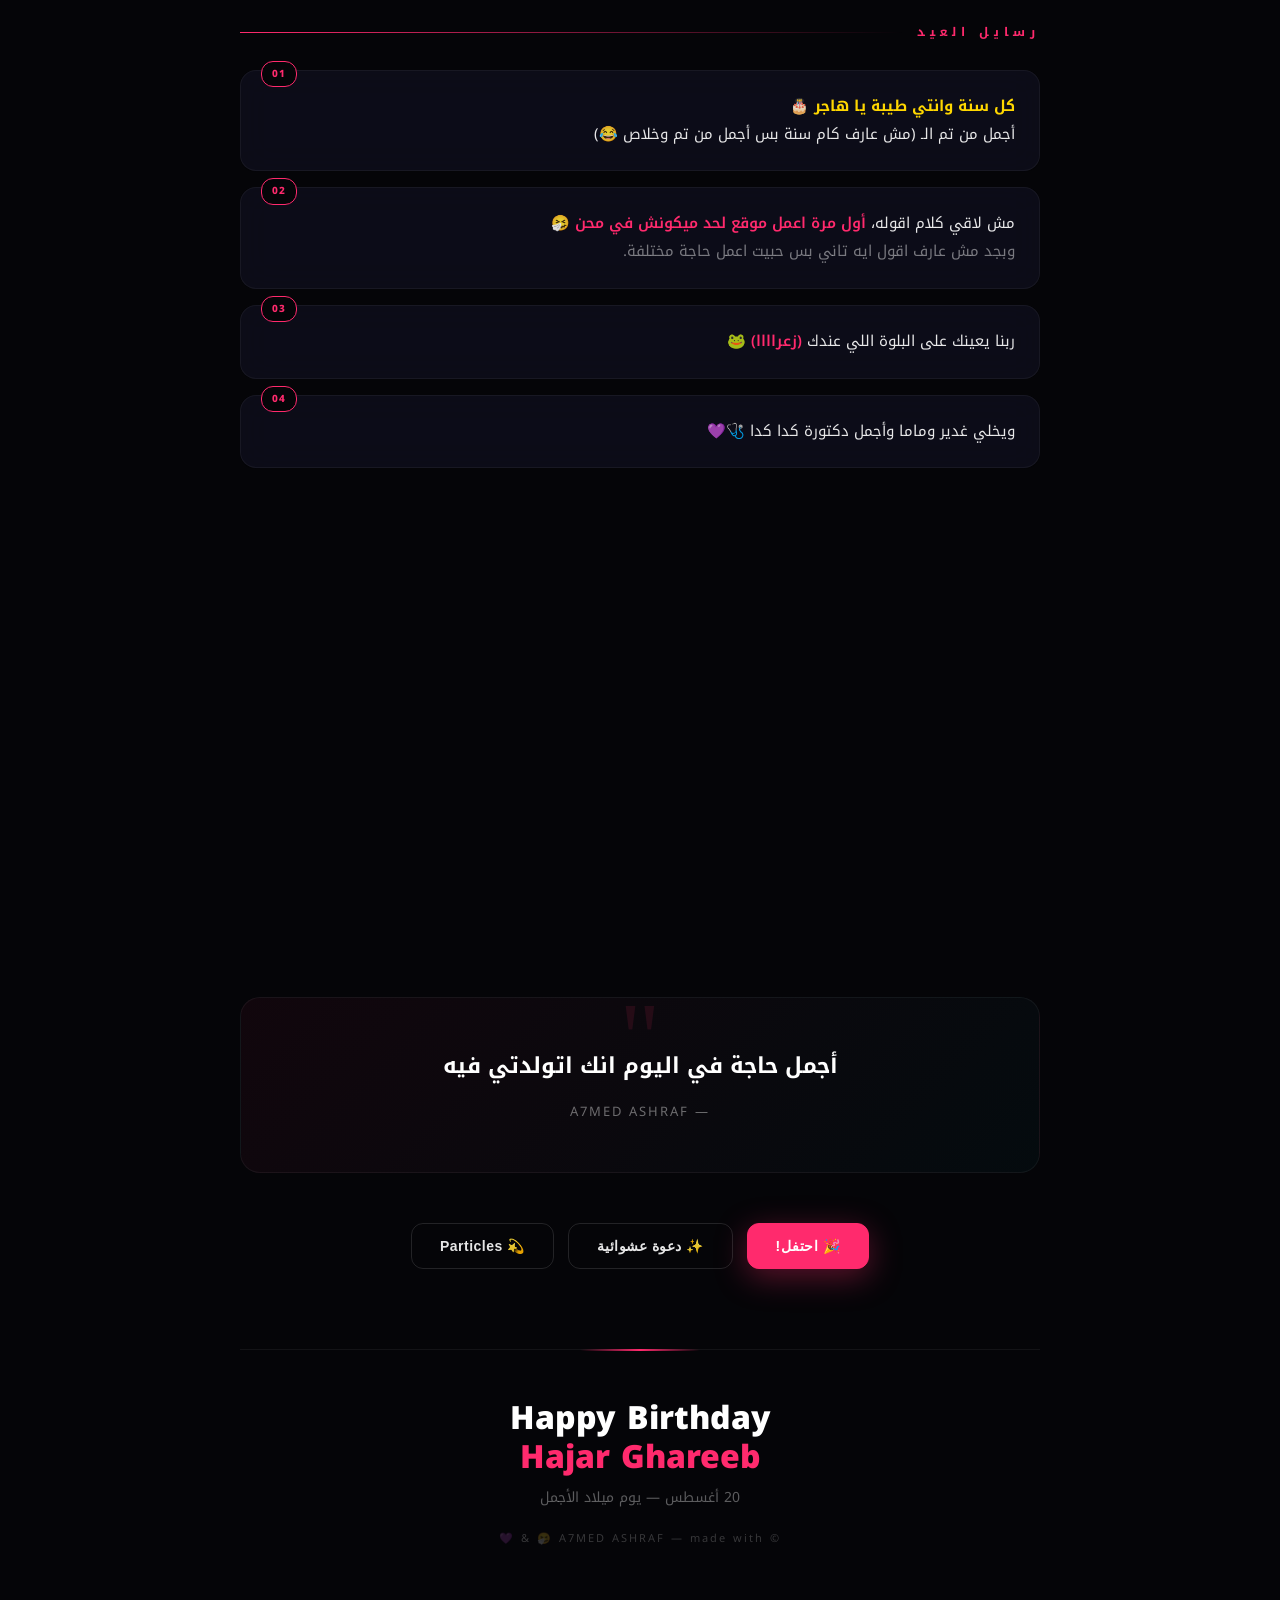
==== commit e851535f: "Add files via upload" ====
--- a/index.html
+++ b/index.html
@@ -283,8 +283,8 @@
       <span class="line2">Birthday</span>
       <span class="line3">Hajar Ghareeb</span>
     </h1>
-    <p class="hero-sub">أجمل دكتورة في الدنيا — وأسخن زعرة مرت على البشرية 😂</p>
-    <div class="hero-date">📅 20 أغسطس — يوم ميلاد الأسطورة</div>
+    <p class="hero-sub">أجمل دكتورة في الدنيا — وأخت لأكبر بلوة مرت على البشرية 😂</p>
+    <div class="hero-date">🗓 20 أغسطس — يوم ميلاد الأسطورة</div>
     <button class="hero-cta" onclick="document.getElementById('msgs').scrollIntoView({behavior:'smooth'})">اكتشف الرسايل ↓</button>
   </section>
 
@@ -324,11 +324,11 @@
     <div class="msg-list">
       <div class="msg-card" data-delay="0">
         <span class="msg-num">01</span>
-        <span class="hl">كل سنة وانتي طيبة يا هجر</span> 🎂<br>أجمل من تم الـ (مش عارف كام سنة بس أجمل من تم وخلاص 😂)
+        <span class="hl">كل سنة وانتي طيبة يا هاجر</span> 🎂<br>أجمل من تم الـ (مش عارف كام سنة بس أجمل من تم وخلاص 😂)
       </div>
       <div class="msg-card" data-delay="1">
         <span class="msg-num">02</span>
-        مش لاقي كلام اقوله، <span class="pink">أول مرة اعمل موقع لحد</span> 🤧<br><em>وبجد مش عارف اقول ايه تاني بس حبيت اعمل حاجة مختلفة.</em>
+        مش لاقي كلام اقوله، <span class="pink">أول مرة اعمل موقع لحد ميكونش في محن</span> 🤧<br><em>وبجد مش عارف اقول ايه تاني بس حبيت اعمل حاجة مختلفة.</em>
       </div>
       <div class="msg-card" data-delay="2">
         <span class="msg-num">03</span>
@@ -347,18 +347,14 @@
         متنسيش إنك أقوى مما تتخيلي، وكل تحدي بيعدي بيخلي قلبك أكبر 💪
       </div>
       <div class="msg-card" data-delay="6">
-        <span class="msg-num">07</span>
-        ولو حد زعلك السنة دي، قوليله <span class="hl">"أنا هجر الغريب، مش هجر العادي"</span> 😎
-      </div>
-      <div class="msg-card" data-delay="7">
         <span class="msg-num">08</span>
         كل سنة وانتي طيبة وربنا يوفقك في الدراسة والحياة والكل 🎓🌟
       </div>
-      <div class="msg-card" data-delay="8">
+      <div class="msg-card" data-delay="7">
         <span class="msg-num">09</span>
         ربنا يديم الضحكة الحلوة دي على وشك دايماً 😄🌸
       </div>
-      <div class="msg-card" data-delay="9">
+      <div class="msg-card" data-delay="8">
         <span class="msg-num">10</span>
         يارب تبقي أحسن دكتورة في مصر 🇪🇬 وكل اللي يعرفك يفتخر بيكي
       </div>
@@ -366,7 +362,7 @@
   </section>
 
   <div class="quote-block">
-    <p class="quote-text">أجمل حاجة في العيد إنك موجودة فيه</p>
+    <p class="quote-text"> أجمل حاجة في اليوم  انك اتولدتي فيه </p>
     <p class="quote-author">— A7MED ASHRAF</p>
   </div>
 
@@ -468,13 +464,13 @@
 
   const wishes=[
     'يارب تبقي أحسن دكتورة في مصر 🇪🇬',
-    'هجر = سعادة = حب = حياة ❤️',
+    'هجر = هتعدي = حياة ❤️',
     'كل سنة وانتي أجمل بنت في الدنيا 🌍',
     'ربنا يديم الضحكة على وشك 😄',
     'السنة دي هتكون سنة تفوق ونجاح 🎓',
     'مفيش حد زيك في الدنيا كلها 🌟',
     'غدير وماما فخورين بيكي دايماً 💜',
-    'البلوة (زعراااا) هتعدي على خير 🐸'
+    'البلوة (زعراااا) تخلصو منها على خير 🐸'
   ];
   let wishCount=11;
   window.addRandomWish=function(){
@@ -491,4 +487,4 @@
 })();
 </script>
 </body>
-</html>+</html>
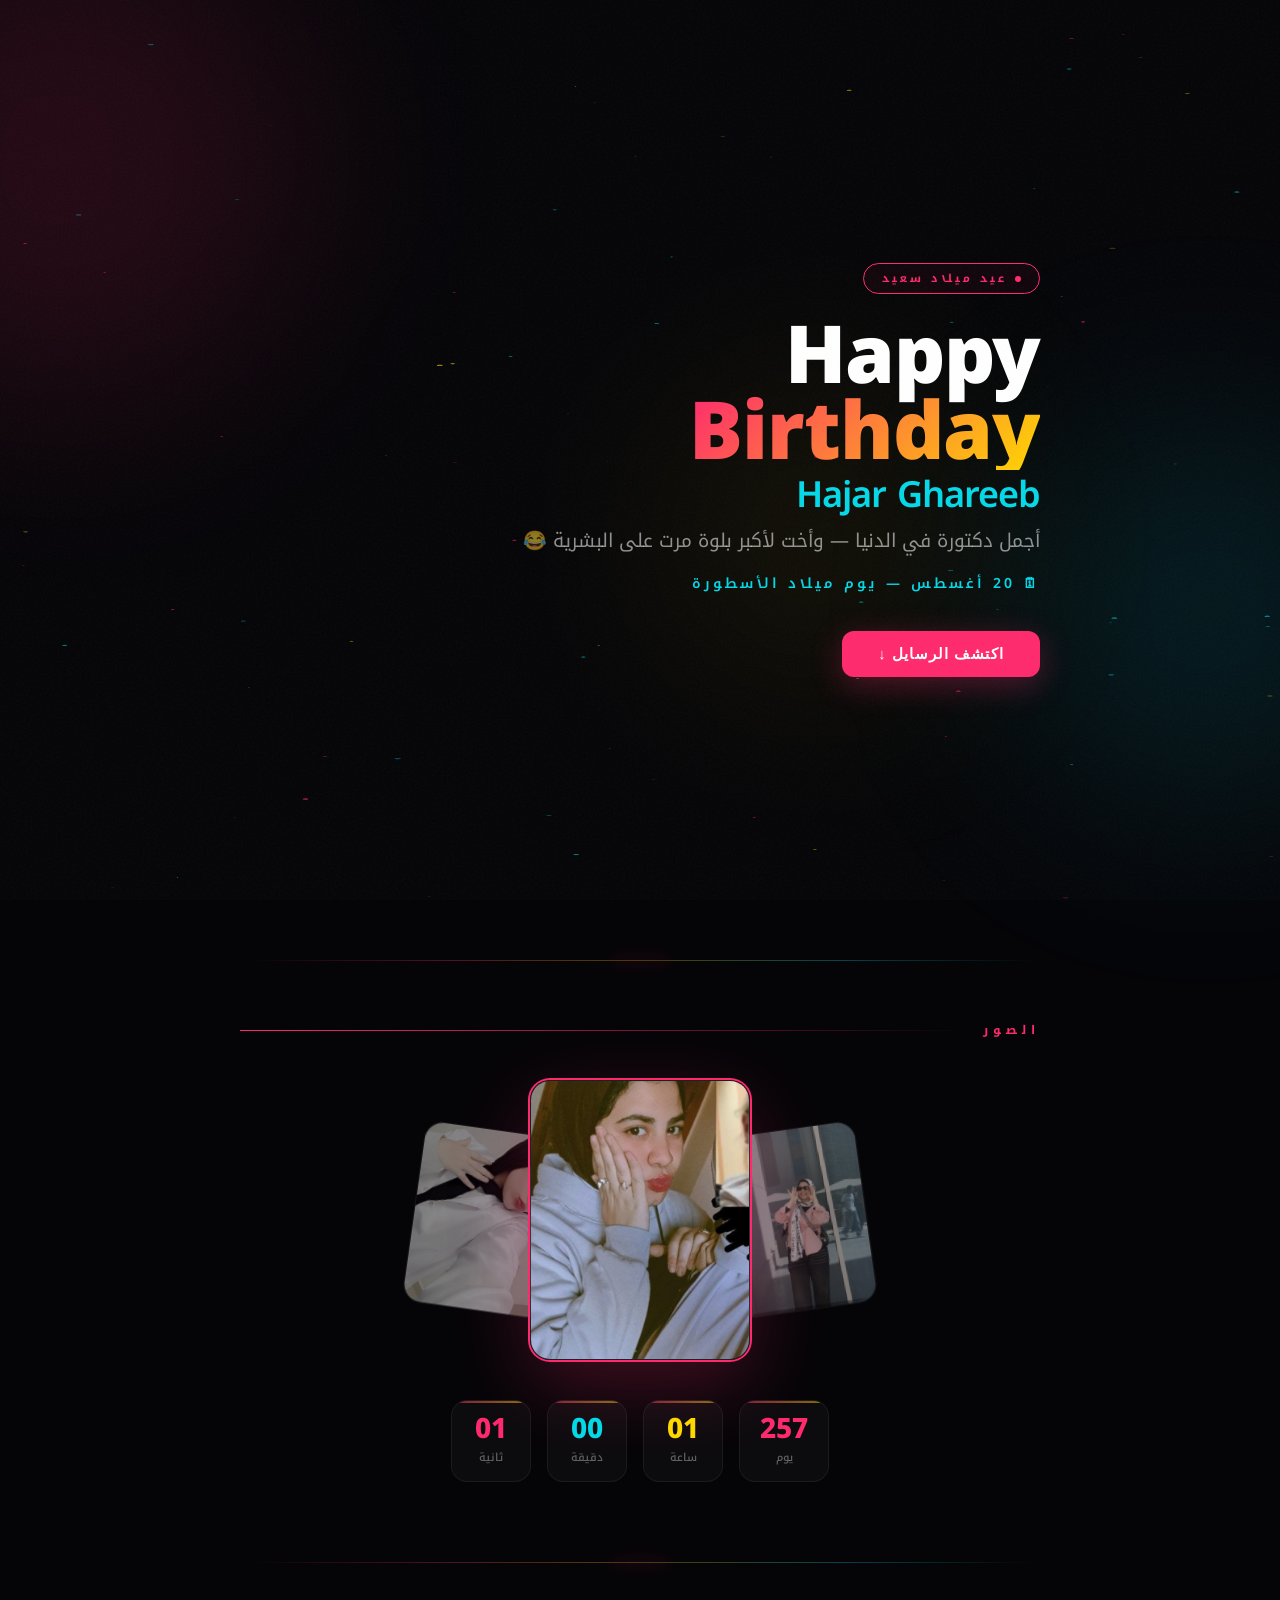
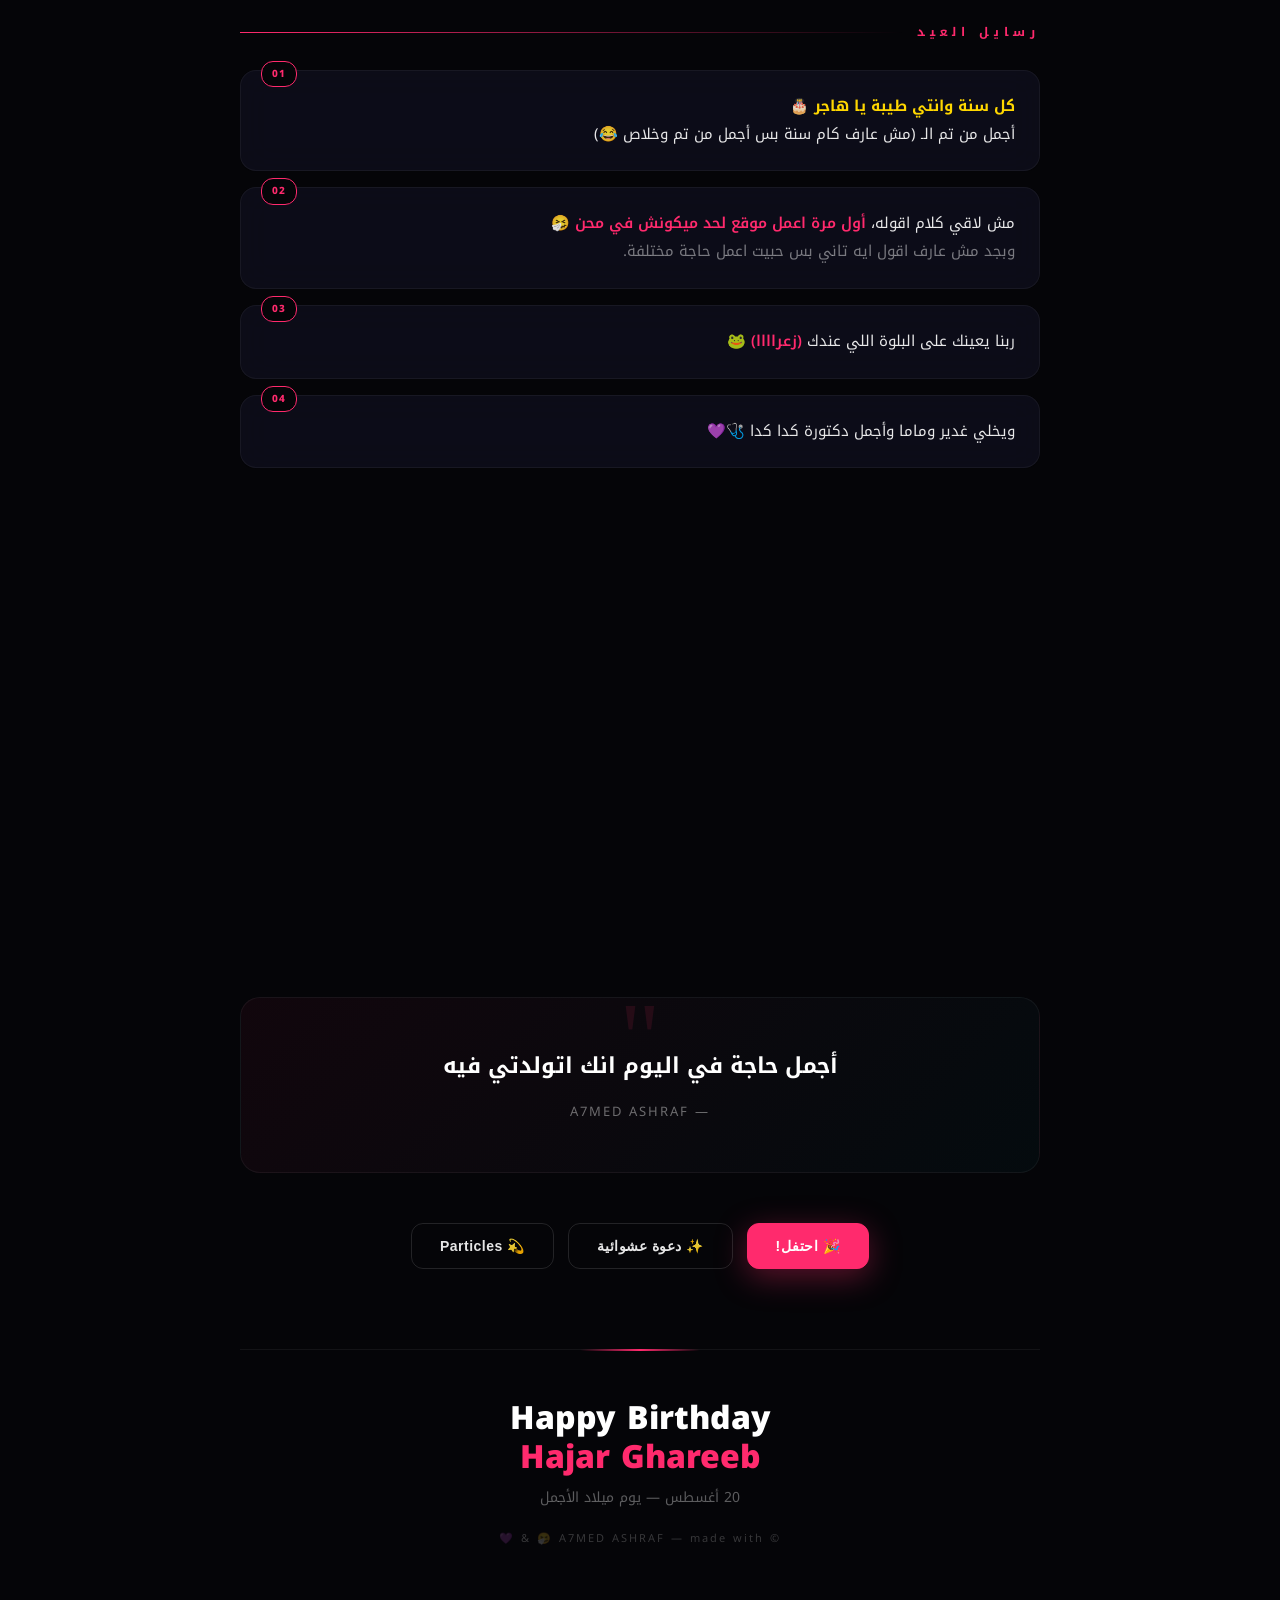
==== commit c7aa62cf: "Add files via upload" ====
--- a/index.html
+++ b/index.html
@@ -305,7 +305,7 @@
       </div>
       <div class="photo-frame side side-right">
         <div class="photo-inner">
-          <div class="photo-placeholder">صورة 3<br><small>ضع صورتك هنا</small></div>
+          <img src="[data-uri]" alt="صورة 3">
         </div>
       </div>
     </div>
